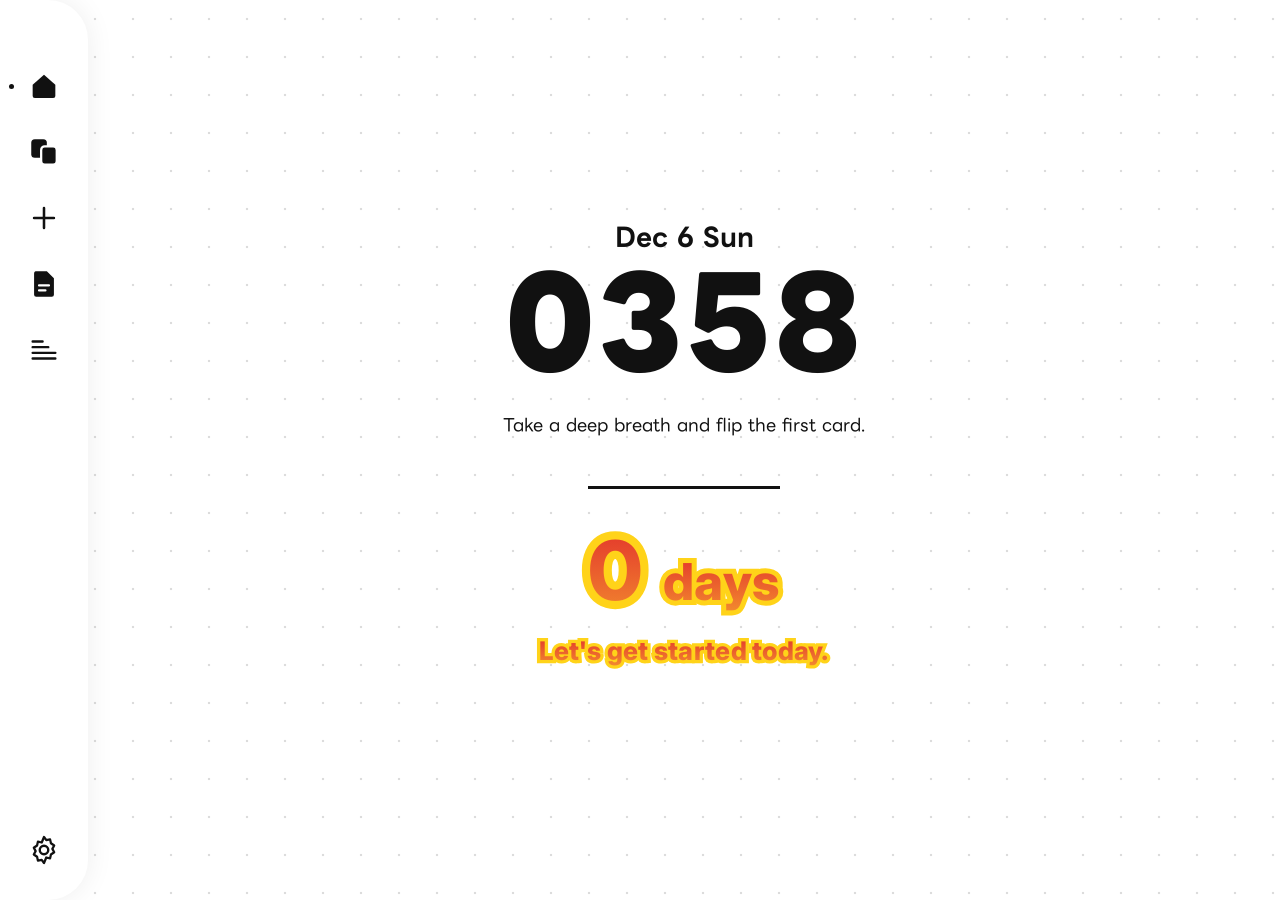
==== index.html @ 1d89dd6c "ホーム画面と左のバーを追加 - 左のバー：アイコンだけで、置いたまま少し待つ（タッチは長押し）と広がってラベルが出る。上のテキストのナビは廃止 - ホーム：日付、時刻（コロンなしの「1955」）、今日" ====
<!doctype html>
<html lang="ja">
<head>
  <meta charset="utf-8">
  <meta name="viewport" content="width=device-width, initial-scale=1">
  <title>デイリーフラッシュ</title>
  <link rel="preconnect" href="https://fonts.googleapis.com">
  <link rel="preconnect" href="https://fonts.gstatic.com" crossorigin>
  <link rel="stylesheet" href="https://fonts.googleapis.com/css2?family=Inter:wght@400;700&family=LINE+Seed+JP:wght@400;700&family=Noto+Sans:wght@400&family=Noto+Sans+JP:wght@400;700&display=swap">
  <link rel="stylesheet" href="css/style.css">
</head>
<body>
  <!-- 左のバー。カーソルを置いたまま少し待つ（タッチは長押し）と広がってラベルが出る。
       アイコンは仮。ロゴのデータが届いたら差し替える -->
  <nav class="side" id="side">
    <a href="#/home" data-route="home"><svg class="side-icon" viewBox="0 0 24 24" aria-hidden="true"><path d="M4 11.2 12 4l8 7.2V19a1.5 1.5 0 0 1-1.5 1.5H5.5A1.5 1.5 0 0 1 4 19z" fill="currentColor"/></svg><span class="side-label">Home</span></a>
    <a href="#/flash" data-route="flash"><svg class="side-icon" viewBox="0 0 24 24" aria-hidden="true"><rect x="3" y="3" width="11" height="13" rx="2.5" fill="currentColor"/><rect x="10" y="8" width="11" height="13" rx="2.5" fill="currentColor" stroke="#fff" stroke-width="1.6"/></svg><span class="side-label">Flash-card</span></a>
    <a href="#/add" data-route="add"><svg class="side-icon" viewBox="0 0 24 24" aria-hidden="true"><path d="M12 5v14M5 12h14" stroke="currentColor" stroke-width="1.8" stroke-linecap="round"/></svg><span class="side-label">Add</span></a>
    <a href="#/test" data-route="test"><svg class="side-icon" viewBox="0 0 24 24" aria-hidden="true"><path d="M6 3h8l5 5v11.5A1.5 1.5 0 0 1 17.5 21h-11A1.5 1.5 0 0 1 5 19.5v-15A1.5 1.5 0 0 1 6 3z" fill="currentColor"/><path d="M8.5 13h7M8.5 16.5h4.5" stroke="#fff" stroke-width="1.6" stroke-linecap="round"/></svg><span class="side-label">Test</span></a>
    <a href="#/list" data-route="list"><svg class="side-icon" viewBox="0 0 24 24" aria-hidden="true"><path d="M4 6h7M4 10h11M4 14h16M4 18h16" stroke="currentColor" stroke-width="1.7" stroke-linecap="round"/></svg><span class="side-label">List</span></a>
    <a href="#/settings" data-route="settings" class="side-bottom"><svg class="side-icon" viewBox="0 0 24 24" aria-hidden="true"><circle cx="12" cy="12" r="3" fill="none" stroke="currentColor" stroke-width="1.7"/><path d="M12 2.8l1.6 2.3 2.7-.6.6 2.7 2.3 1.6-1.3 2.4 1.3 2.4-2.3 1.6-.6 2.7-2.7-.6L12 21.2l-1.6-2.3-2.7.6-.6-2.7-2.3-1.6 1.3-2.4-1.3-2.4 2.3-1.6.6-2.7 2.7.6z" fill="none" stroke="currentColor" stroke-width="1.6" stroke-linejoin="round"/></svg><span class="side-label">Settings</span></a>
  </nav>

  <!-- ホーム -->
  <section class="view" id="view-home" hidden>
    <div class="home">
      <p class="home-date futura" id="home-date"></p>
      <p class="home-time futura" id="home-time"></p>
      <p class="home-msg futura" id="home-msg"></p>
      <hr class="home-rule">
      <p class="home-streak"><span class="pop" id="home-streak-num"></span> <span class="pop pop-unit" id="home-streak-unit"></span></p>
      <p class="home-streak-msg"><span class="pop pop-small" id="home-streak-msg"></span></p>
    </div>
  </section>

  <!-- デイリーフラッシュ -->
  <section class="view" id="view-flash" hidden>
    <!-- スワイプした側の画面端だけうっすら色づく -->
    <div class="glow glow-left" id="glow-left"></div>
    <div class="glow glow-right" id="glow-right"></div>
    <header class="session-head">
      <div class="remaining"><span id="remaining-count">0</span><span class="unit">枚</span></div>
      <div class="bar"><div class="bar-fill" id="session-progress"></div></div>
    </header>

    <div class="stage" id="stage">
      <div class="card-wrap" id="card-wrap">
        <div class="card" id="card">
          <div class="face front">
            <div class="word en" id="card-word"></div>
            <div class="ipa" id="card-ipa"></div>
          </div>
          <div class="face back">
            <div class="meaning ja" id="card-meaning"></div>
            <button class="ai-btn" id="ai-btn" type="button">AI解説</button>
          </div>
        </div>
      </div>
    </div>

    <div class="result summary" id="result" hidden>
      <h1 class="ja">おつかれ</h1>

      <div class="sum-row">
        <div class="ring-box" id="sum-acc-ring">
          <div class="ring-label">
            <span class="ring-cap ja sum-green">正答率</span>
            <span class="ring-num en sum-green" id="sum-acc">0</span>
          </div>
        </div>
        <div class="sum-side">
          <h2 class="sum-head ja">一度間違えた単語</h2>
          <ul class="sum-missed" id="sum-missed"></ul>
        </div>
      </div>

      <div class="sum-row">
        <div class="ring-box streak-badge">
          <div class="ring-label">
            <span class="ring-cap ja">連続記録</span>
            <span class="ring-num ja"><span class="en" id="sum-streak">0</span>日</span>
          </div>
        </div>
        <div class="sum-side">
          <h2 class="sum-month en" id="sum-month"></h2>
          <div class="sum-week" id="sum-week"></div>
        </div>
      </div>

      <div class="sum-row">
        <div class="ring-box" id="sum-week-ring">
          <div class="ring-label">
            <span class="ring-cap ja sum-dark">今週</span>
            <span class="ring-num en sum-dark" id="sum-week-count">0</span>
          </div>
        </div>
        <div class="sum-side sum-compare ja" id="sum-compare"></div>
      </div>

      <p class="sub" id="res-note"></p>
      <button class="btn" id="res-more" hidden>続けて出題する</button>
      <button class="link dev" id="res-again" hidden>もう一度（開発用：今日の回答を巻き戻す）</button>
    </div>
  </section>

  <!-- テスト -->
  <section class="view" id="view-test" hidden>
    <div class="glow glow-left" id="t-glow-left"></div>
    <div class="glow glow-right" id="t-glow-right"></div>
    <header class="session-head">
      <div class="remaining"><span id="t-remaining">0</span><span class="unit">問</span></div>
      <div class="bar"><div class="bar-fill" id="t-progress"></div></div>
    </header>

    <div class="stage" id="t-stage">
      <div class="card-wrap" id="t-wrap">
        <div class="card tcard">
          <div class="face">
            <div class="meaning ja" id="t-question"></div>
            <form class="t-write" id="t-write" hidden>
              <input class="t-input en" id="t-input" placeholder="write the answer..." autocomplete="off" autocapitalize="off" spellcheck="false">
              <p class="t-correct en" id="t-correct"></p>
            </form>
            <div class="t-choices" id="t-choices" hidden></div>
            <form class="t-translate" id="t-translate" hidden>
              <input class="t-input t-sentence en" id="t-sinput" placeholder="write the answer..." autocomplete="off" autocapitalize="off" spellcheck="false">
              <div class="t-input t-sentence en" id="t-sview" hidden></div>
              <p class="t-status" id="t-status"></p>
              <p class="t-comment" id="t-comment"></p>
            </form>
            <button class="ai-btn" id="t-ai-btn" type="button" hidden>AI解説</button>
          </div>
        </div>
      </div>
    </div>

    <div class="result summary" id="t-result" hidden>
      <h1 class="ja" id="t-title">テスト終了</h1>
      <p class="sub" id="t-note"></p>

      <div class="sum-row" id="t-row-score">
        <div class="ring-box" id="t-score-ring">
          <div class="ring-label">
            <span class="ring-cap ja sum-green">スコア</span>
            <span class="ring-num en sum-green" id="t-score">0</span>
            <span class="ring-sub en sum-green" id="t-score-frac"></span>
          </div>
        </div>
        <div class="sum-side">
          <h2 class="sum-head ja">間違えた単語</h2>
          <ul class="sum-missed t-missed" id="t-missed"></ul>
        </div>
      </div>

      <div class="sum-row" id="t-row-types">
        <div class="ring-box" id="t-type-ring">
          <div class="ring-label">
            <span class="ring-cap ja sum-dark"><span class="t-cap-dot"></span>形式別</span>
          </div>
        </div>
        <div class="sum-side">
          <ul class="t-types" id="t-types"></ul>
        </div>
      </div>

      <div class="sum-row" id="t-row-history">
        <div class="ring-box streak-badge">
          <div class="ring-label">
            <span class="ring-cap ja">ベスト</span>
            <span class="ring-num en" id="t-best">0</span>
          </div>
        </div>
        <div class="sum-side">
          <div class="sum-compare ja" id="t-compare"></div>
          <div class="t-history" id="t-history"></div>
        </div>
      </div>

      <button class="btn" id="t-again">もう一度テストする</button>
    </div>
  </section>

  <!-- AI解説 -->
  <div class="explain" id="explain" hidden>
    <div class="ex-panel" role="dialog" aria-label="AI解説">
      <header class="ex-title">
        <span>AI解説</span>
        <button class="ex-close" id="ex-close" type="button" aria-label="閉じる">×</button>
      </header>
      <div class="ex-scroll">
        <section class="ex-box ex-top" id="ex-top">
          <div class="ex-word en" id="ex-word"></div>
          <div class="ex-def">
            <span class="ex-pos" id="ex-pos"></span>
            <p class="ex-meaning" id="ex-meaning"></p>
          </div>
        </section>
        <div id="ex-body"></div>
      </div>
      <form class="ex-ask" id="ex-form">
        <input id="ex-question" placeholder="AIに追加で質問する" autocomplete="off">
        <button class="ex-send" id="ex-send" aria-label="送信">
          <svg viewBox="0 0 24 24" width="22" height="22" fill="currentColor" aria-hidden="true"><path d="M16.1401 2.95907L7.11012 5.95907C1.04012 7.98907 1.04012 11.2991 7.11012 13.3191L9.79012 14.2091L10.6801 16.8891C12.7001 22.9591 16.0201 22.9591 18.0401 16.8891L21.0501 7.86907C22.3901 3.81907 20.1901 1.60907 16.1401 2.95907ZM16.4601 8.33907L12.6601 12.1591C12.5101 12.3091 12.3201 12.3791 12.1301 12.3791C11.9401 12.3791 11.7501 12.3091 11.6001 12.1591C11.3101 11.8691 11.3101 11.3891 11.6001 11.0991L15.4001 7.27907C15.6901 6.98907 16.1701 6.98907 16.4601 7.27907C16.7501 7.56907 16.7501 8.04907 16.4601 8.33907Z"/></svg>
        </button>
      </form>
    </div>
  </div>

  <!-- 単語の追加 -->
  <section class="view narrow" id="view-add" hidden>
    <h1 class="title">単語の追加</h1>
    <div class="add-sheet">
      <div class="add-head"><span>英単語</span><span>日本語訳</span></div>
      <ul class="add-rows" id="added-list"></ul>
      <div class="add-entry" id="add-entry">
        <input id="add-word" class="en" placeholder="英単語" autocomplete="off" autocapitalize="off" spellcheck="false">
        <input id="add-meaning" class="ja" placeholder="日本語訳" autocomplete="off">
      </div>
      <div class="add-foot">
        <p class="add-msg" id="add-msg"></p>
        <button class="btn" id="add-save" type="button">保存</button>
      </div>
    </div>
  </section>

  <!-- 設定 -->
  <section class="view narrow" id="view-settings" hidden>
    <h1 class="title">設定</h1>
    <ul class="settings">
      <li><label class="toggle"><input type="checkbox" id="opt-sound"> 効果音</label></li>
      <li><label class="toggle"><input type="checkbox" id="opt-invert"> スワイプ方向を反転</label></li>
      <li><label class="setting-key">Gemini APIキー <input type="password" id="opt-apikey" class="apikey" placeholder="キーを貼り付け" autocomplete="off"></label></li>
      <li><button class="link" id="export-json">JSONを書き出す</button></li>
    </ul>
  </section>

  <!-- 単語一覧 -->
  <section class="view" id="view-list" hidden>
    <div class="list-head">
      <h1 class="title">単語一覧</h1>
    </div>
    <p class="sub" id="list-summary"></p>
    <table class="words">
      <thead><tr><th>英単語</th><th>発音記号</th><th>日本語訳</th><th>段階</th><th>次回</th><th></th></tr></thead>
      <tbody id="list-body"></tbody>
    </table>
  </section>

  <script src="js/storage.js"></script>
  <script src="js/scheduler.js"></script>
  <script src="js/ipa.js"></script>
  <script src="js/haptic.js"></script>
  <script src="js/swipe.js"></script>
  <script src="js/ai.js"></script>
  <script src="js/explain.js"></script>
  <script src="js/test.js"></script>
  <script src="js/summary.js"></script>
  <script src="js/home.js"></script>
  <script src="js/app.js"></script>
</body>
</html>
---- css/style.css ----
/* ---------- フォント ----------
   Degular は Mac にインストールしてあればそれを使う（local）。GitHub Pages ではこれが本命。
   無ければ /fonts/ に置いたファイル、それも無ければ Inter → system-ui に落ちる。 */
@font-face {
  font-family: "Degular";
  font-weight: 700 900;
  font-display: swap;
  src: local("Degular Bold"), local("Degular-Bold"),
       local("Degular Demo Bold"), local("DegularDemo-Bold"),
       local("Degular Demo Black"), local("DegularDemo-Black"),
       url("../fonts/Degular-Bold.woff2") format("woff2"),
       url("../fonts/Degular-Bold.woff") format("woff"),
       url("../fonts/Degular-Bold.otf") format("opentype"),
       url("../fonts/DegularDemo-Bold.otf") format("opentype"),
       /* Demo は Black(800) しか無いことがあるので Bold 枠に割り当てる。
          英数字・スペース・カンマ・ピリオドしか入っていないので、ハイフンやアポストロフィは Inter に落ちる */
       url("../fonts/DegularDemo-Black.otf") format("opentype");
}
@font-face {
  font-family: "Degular";
  font-weight: 400;
  font-display: swap;
  src: local("Degular Regular"), local("Degular-Regular"),
       local("Degular Demo Regular"), local("DegularDemo-Regular"),
       url("../fonts/Degular-Regular.woff2") format("woff2"),
       url("../fonts/Degular-Regular.otf") format("opentype"),
       url("../fonts/DegularDemo-Regular.otf") format("opentype");
}
/* Futura（ホーム・左のバー）。Degular と同じく、Mac にインストールしたものを local() で使う。
   無ければ /fonts/ のファイル、それも無ければ Mac 標準の Futura → Jost */
@font-face {
  font-family: "Futura App";
  font-weight: 400;
  font-display: swap;
  src: local("Futura Cyrillic Book"), local("FuturaCyrillicBook"),
       url("../fonts/FuturaCyrillic-Book.ttf") format("truetype");
}
@font-face {
  font-family: "Futura App";
  font-weight: 600;
  font-display: swap;
  src: local("Futura Cyrillic Heavy"), local("FuturaCyrillicHeavy"),
       url("../fonts/FuturaCyrillic-Heavy.ttf") format("truetype");
}
@font-face {
  font-family: "Futura App";
  font-weight: 800;
  font-display: swap;
  src: local("Futura Cyrillic Extra Bold"), local("FuturaCyrillic-ExtraBold"),
       url("../fonts/FuturaCyrillic-ExtraBold.ttf") format("truetype");
}
/* Google Fonts が読めない環境向け。/fonts/ に置いた LINE Seed JP を使う */
@font-face {
  font-family: "LINE Seed JP Local";
  font-weight: 700;
  font-display: swap;
  src: url("../fonts/LINESeedJP-Bold.woff2") format("woff2"),
       url("../fonts/LINESeedJP_OTF_Bd.otf") format("opentype");
}

:root {
  /* 結果画面の色 */
  --sum-green: #67a83f;
  --sum-track: #c4c4c4;
  --sum-track-light: #ececec;
  --sum-dark: #3d3d3d;
  --sum-yellow: #f6cf45;
  --sum-orange: #f2a93b;
  --sum-orange-deep: #db7740;
  --font-en: "Degular", "Inter", system-ui, sans-serif;
  --font-ja: "LINE Seed JP", "LINE Seed JP Local", "Noto Sans JP", sans-serif;
  /* IPA記号（ə ʃ ŋ など）は Degular に無い可能性があるので別系統 */
  --font-ipa: "Noto Sans", "Lucida Grande", system-ui, sans-serif;
  --font-ui: var(--font-en), var(--font-ja);
  --font-futura: "Futura App", "Futura PT", "Futura", "Jost", var(--font-ja);
  --side-w: 88px;

  --bg: #fff;
  --fg: #111;
  --sub: #8a8a8a;
  --line: #e6e6e6;
  --ok: 46, 170, 90;    /* 緑 (rgb) */
  --ng: 224, 64, 64;    /* 赤 (rgb) */
  --new: 118, 102, 214; /* 紫：初めて出てくる単語 (rgb) */
}

* { box-sizing: border-box; }
html, body {
  margin: 0;
  height: 100%;
  overscroll-behavior-x: none;  /* Mac の2本指スワイプ「戻る/進む」を止める */
}
body {
  padding-left: var(--side-w);
  background: var(--bg);
  color: var(--fg);
  font-family: "Degular", "Inter", "LINE Seed JP", "LINE Seed JP Local", "Noto Sans JP", system-ui, sans-serif;
  -webkit-font-smoothing: antialiased;
}
.en { font-family: var(--font-en); font-weight: 700; }
.ja { font-family: var(--font-ja); font-weight: 700; }
[hidden] { display: none !important; }

/* ---------- 左のバー ----------
   ふだんはアイコンだけ。カーソルを置いたまま少し待つと広がってラベルが出る */
.side {
  position: fixed; left: 0; top: 0; bottom: 0; z-index: 15;
  width: var(--side-w); overflow: hidden;
  display: flex; flex-direction: column; gap: 22px; padding: 64px 0 28px;
  background: #fff; border-radius: 0 40px 40px 0;
  box-shadow: 0 0 28px rgba(0, 0, 0, .07);
  transition: width .28s cubic-bezier(.3, .7, .3, 1);
}
.side.is-open { width: 220px; }
.side a {
  position: relative; display: flex; align-items: center; gap: 16px;
  height: 44px; padding-left: 27px; color: var(--fg); text-decoration: none; white-space: nowrap;
}
.side-icon { width: 34px; height: 34px; flex: none; transition: transform .15s; }
.side a:hover .side-icon { transform: scale(1.06); }
.side-label {
  font-family: var(--font-futura); font-weight: 600; font-size: 18px;
  opacity: 0; transform: translateX(-6px); transition: opacity .2s, transform .2s;
}
.side.is-open .side-label { opacity: 1; transform: none; transition-delay: .06s; }
/* 今いる画面は、左端に小さな印 */
.side a.active::before {
  content: ""; position: absolute; left: 9px; top: 50%; width: 5px; height: 5px; margin-top: -2.5px;
  border-radius: 50%; background: var(--fg);
}
.side-bottom { margin-top: auto; }

.view { min-height: 100vh; padding: 64px 24px 40px; }
.view.narrow { max-width: 640px; margin: 0 auto; }
.title { font-family: var(--font-ja); font-size: 20px; margin: 0 0 24px; }
.sub { color: var(--sub); font-size: 13px; }

/* ---------- セッション ---------- */
#view-flash, #view-test { height: 100vh; overflow: hidden; display: flex; flex-direction: column; padding-top: 48px; }
.session-head { width: min(240px, 60vw); margin: 0 auto; text-align: center; }
.remaining { color: var(--sub); font-size: 13px; }
.remaining::before { content: "残り "; }
.bar { height: 2px; background: var(--line); margin-top: 8px; border-radius: 1px; overflow: hidden; }
.bar-fill { height: 100%; width: 0; background: var(--fg); transition: width .4s ease; }

.stage {
  flex: 1; display: flex; flex-direction: column; align-items: center; justify-content: center;
  perspective: 1600px;
}
.card-wrap {
  width: min(86vw, 900px, calc((100vh - 220px) * 16 / 9));
  aspect-ratio: 16 / 9;
  will-change: transform;
}
.card-wrap.fly { transition: transform .38s cubic-bezier(.25, .5, .3, 1); }
.card-wrap.enter { animation: enter .35s ease-out; }
@keyframes enter { from { opacity: 0; transform: scale(.96); } to { opacity: 1; transform: none; } }

.card {
  position: relative; width: 100%; height: 100%;
  transform-style: preserve-3d;
  transition: transform .5s cubic-bezier(.3, .7, .3, 1);
  cursor: pointer;
  container-type: inline-size;
  user-select: none;
  touch-action: none;
}
.card.flipped { transform: rotateY(180deg); }
.face {
  position: absolute; inset: 0;
  border-radius: 14px;
  backface-visibility: hidden;
  -webkit-backface-visibility: hidden;
  background: #fff;
  border: 1px solid var(--line);
  box-shadow: 0 1px 2px rgba(0,0,0,.04), 0 8px 30px rgba(0,0,0,.06);
  display: flex; flex-direction: column; align-items: center; justify-content: center;
  padding: 6cqw;
  text-align: center;
}
.face.back { transform: rotateY(180deg); }
/* 英単語 : 日本語訳 = 2 : 1 */
.word    { font-size: clamp(28px, 9cqw, 104px); line-height: 1.05; letter-spacing: -0.01em; }
.meaning { font-size: clamp(14px, 4.5cqw, 52px); line-height: 1.4; }
.ipa {
  font-family: var(--font-ipa); font-weight: 400;
  font-size: clamp(12px, 2.4cqw, 26px);
  color: var(--sub); margin-top: 1.6cqw; min-height: 1em;
}

/* スワイプ中の色：画面の端だけ。境界が見えないよう、長い距離をかけて透明に溶かす */
.glow {
  position: fixed; top: 0; bottom: 0; width: 42vw; z-index: 0;
  pointer-events: none; opacity: 0;
  transition: opacity .18s linear;
}
.glow-left {
  left: var(--side-w);
  background: linear-gradient(to right,
    rgba(var(--ok), 0.300) 0%,
    rgba(var(--ok), 0.228) 10%,
    rgba(var(--ok), 0.168) 20%,
    rgba(var(--ok), 0.119) 30%,
    rgba(var(--ok), 0.079) 40%,
    rgba(var(--ok), 0.049) 50%,
    rgba(var(--ok), 0.028) 60%,
    rgba(var(--ok), 0.013) 70%,
    rgba(var(--ok), 0.005) 80%,
    rgba(var(--ok), 0.001) 90%,
    rgba(var(--ok), 0.000) 100%);
}
.glow-right {
  right: 0;
  background: linear-gradient(to left,
    rgba(var(--ng), 0.270) 0%,
    rgba(var(--ng), 0.205) 10%,
    rgba(var(--ng), 0.151) 20%,
    rgba(var(--ng), 0.107) 30%,
    rgba(var(--ng), 0.072) 40%,
    rgba(var(--ng), 0.045) 50%,
    rgba(var(--ng), 0.025) 60%,
    rgba(var(--ng), 0.012) 70%,
    rgba(var(--ng), 0.004) 80%,
    rgba(var(--ng), 0.001) 90%,
    rgba(var(--ng), 0.000) 100%);
}
.session-head, .stage, .result { position: relative; z-index: 1; }

/* ---------- 結果画面 ---------- */
.result { flex: 1; display: flex; flex-direction: column; align-items: center; justify-content: center; text-align: center; }
.result h1 { font-size: 28px; margin: 0 0 32px; }
.stats { display: flex; gap: 48px; margin: 0; }
.stats div { display: flex; flex-direction: column-reverse; gap: 6px; }
.stats dt { color: var(--sub); font-size: 12px; }
.stats dd { margin: 0; font-size: 40px; font-weight: 700; font-family: var(--font-en); }

/* ---------- フォーム ---------- */
input, textarea, button { font: inherit; color: inherit; }
input, textarea {
  border: 1px solid var(--line); border-radius: 8px; padding: 10px 12px; background: #fff; width: 100%;
  outline: none;
}
input:focus, textarea:focus { border-color: var(--fg); }
textarea { font-family: var(--font-en), var(--font-ja); font-weight: 400; resize: vertical; }
.btn {
  border: 1px solid var(--fg); background: var(--fg); color: #fff;
  border-radius: 8px; padding: 10px 18px; cursor: pointer; white-space: nowrap; font-weight: 700;
}
.result .btn { margin-top: 32px; }
.result .dev { margin-top: 20px; }
.link { border: 0; background: none; color: var(--sub); cursor: pointer; padding: 0; font-size: 12px; }
.link:hover { color: var(--fg); }


/* ---------- 一覧 ---------- */
.list-head { display: flex; justify-content: space-between; align-items: baseline; flex-wrap: wrap; gap: 12px; }
.toggle { display: flex; align-items: center; gap: 4px; cursor: pointer; }
.toggle input { width: auto; }
.words { width: 100%; border-collapse: collapse; font-size: 14px; }
.words th { text-align: left; color: var(--sub); font-weight: 400; font-size: 12px; padding: 8px; border-bottom: 1px solid var(--line); }
.words td { padding: 4px 8px; border-bottom: 1px solid var(--line); }
.words td input { border-color: transparent; padding: 6px 8px; }
.words td input:hover { border-color: var(--line); }
.words td input:focus { border-color: var(--fg); }
.words td.ipa-cell input { font-family: var(--font-ipa); color: var(--sub); }
.words td.meta { color: var(--sub); font-size: 12px; white-space: nowrap; }
.words .del { color: var(--sub); }
.words .del:hover { color: rgb(var(--ng)); }

@media (max-width: 640px) {
  .stats { gap: 24px; }
  .stats dd { font-size: 30px; }
  .words th:nth-child(4), .words td:nth-child(4) { display: none; }
}

/* ---------- AI解説 ---------- */
.ai-btn {
  position: absolute; right: 3cqw; bottom: 3cqw;
  border: 0; border-radius: 999px; padding: 6px 14px;
  background: #808080; color: #fff; cursor: pointer;
  font-family: var(--font-ja); font-weight: 700; font-size: clamp(11px, 1.5cqw, 14px); letter-spacing: .08em;
}
.ai-btn:hover { background: #666; }

.explain {
  position: fixed; inset: 0; z-index: 20;
  display: flex; align-items: center; justify-content: center;
  background: rgba(255, 255, 255, .6);
  backdrop-filter: blur(6px); -webkit-backdrop-filter: blur(6px);
  animation: ex-fade .2s ease-out;
}
@keyframes ex-fade { from { opacity: 0; } }
.ex-panel {
  width: min(560px, 92vw); max-height: 90vh;
  display: flex; flex-direction: column;
  background: #f1f1f1; border: 2px solid #dcdcdc; border-radius: 30px; overflow: hidden;
  box-shadow: 0 10px 40px rgba(0, 0, 0, .08);
  font-family: var(--font-ja);
  animation: ex-up .25s cubic-bezier(.2, .8, .3, 1);
}
@keyframes ex-up { from { transform: translateY(12px); opacity: 0; } }
.ex-title {
  display: flex; align-items: center; justify-content: space-between;
  background: #808080; color: #fff; padding: 18px 26px;
  font-weight: 700; font-size: 20px; letter-spacing: .12em;
}
.ex-close { border: 0; background: none; color: #fff; font-size: 22px; line-height: 1; cursor: pointer; padding: 0 4px; opacity: .8; }
.ex-close:hover { opacity: 1; }
.ex-scroll { overflow-y: auto; padding: 16px 16px 0; display: flex; flex-direction: column; gap: 14px; }
#ex-body { display: flex; flex-direction: column; gap: 14px; }

.ex-box { background: #fff; border-radius: 18px; overflow: hidden; }
.ex-top { display: flex; align-items: stretch; }
.ex-word {
  flex: 1 1 50%; display: flex; align-items: center; padding: 22px 24px;
  font-size: clamp(22px, 5vw, 30px); line-height: 1.1; overflow-wrap: anywhere;
  border-right: 3px solid #f1f1f1;
}
.ex-def { flex: 1 1 50%; padding: 22px 20px; display: flex; flex-direction: column; justify-content: center; gap: 6px; }
.ex-pos {
  align-self: flex-start; background: #808080; color: #fff; border-radius: 8px;
  padding: 2px 9px; font-size: 11px; font-weight: 700; letter-spacing: .06em;
}
.ex-meaning { margin: 0; font-size: 16px; font-weight: 400; line-height: 1.5; }

.ex-head { margin: 0; padding: 12px 24px 8px; font-size: 16px; font-weight: 700; border-bottom: 3px solid #f1f1f1; }
.ex-text { margin: 0; padding: 14px 24px 20px; font-size: 13px; line-height: 1.6; white-space: pre-wrap; }
.ex-sub { color: var(--sub); }
.ex-error { color: rgb(var(--ng)); padding-top: 0; }
.ex-example { padding: 16px 24px; }
.ex-example + .ex-example { border-top: 3px solid #f1f1f1; }
.ex-en { margin: 0 0 8px; font-family: var(--font-en); font-weight: 700; font-size: 16px; line-height: 1.35; color: #f2a93b; }
.ex-ja { margin: 0; font-weight: 700; font-size: 13px; line-height: 1.5; }
.ex-qa + .ex-qa { border-top: 3px solid #f1f1f1; }
.ex-q { margin: 0; padding: 14px 24px 0; font-size: 13px; font-weight: 700; }
.ex-retry {
  margin: 0 24px 20px; border: 0; border-radius: 999px; padding: 8px 18px;
  background: var(--fg); color: #fff; font-weight: 700; cursor: pointer;
}

.ex-ask {
  display: flex; align-items: center; gap: 8px;
  margin: 14px 16px 16px; padding: 6px 6px 6px 22px;
  background: #fff; border: 1.5px solid #8a8a8a; border-radius: 999px;
}
.ex-ask input {
  flex: 1; border: 0; padding: 8px 0; background: none; outline: none;
  font-family: var(--font-ja); font-weight: 700; font-size: 15px;
}
.ex-ask input::placeholder { color: #bdbdbd; }
.ex-send {
  flex: none; width: 40px; height: 40px; border: 0; border-radius: 50%;
  display: grid; place-items: center; background: #222; color: #fff; cursor: pointer;
}
.ex-send:disabled, .ex-ask input:disabled { opacity: .4; cursor: default; }
.apikey { width: 140px; padding: 4px 8px; font-size: 12px; }

/* ---------- テスト ----------
   フラッシュカードと同じく控えめに：細い線・薄い色・小さめの文字。色が付くのは判定の瞬間だけ */
.tcard { cursor: default; }
.tcard .face { gap: 3.6cqw; }
#t-question { font-size: clamp(14px, 3.6cqw, 40px); }
#t-question.t-sentence-q { font-size: clamp(13px, 2.8cqw, 30px); line-height: 1.5; }
.t-write { width: 52cqw; display: flex; flex-direction: column; align-items: center; }
.t-input, .t-choice {
  border: 1.5px solid #e4e4e4; border-radius: 1.8cqw; background: #fff;
  box-shadow: 0 1px 3px rgba(0, 0, 0, .04);
  font-size: clamp(13px, 2.1cqw, 22px); color: var(--fg);
  transition: border-color .15s, background-color .15s, color .15s;
}
.t-input {
  width: 100%; height: 7cqw; padding: 0 3cqw; text-align: center; outline: none;
}
.t-input::placeholder { color: #c4c4c4; }
.t-input:focus { border-color: #c8c8c8; }
.t-input:disabled { opacity: 1; }
.t-correct { margin: 1.2cqw 0 0; min-height: 1.4em; font-size: clamp(11px, 1.6cqw, 16px); color: rgba(var(--ok), .85); }
.t-choices {
  width: 72cqw; display: flex; flex-wrap: wrap; justify-content: center; gap: 1.2cqw;
}
.t-break { flex-basis: 100%; height: 0; }
.t-choice {
  width: 22cqw; height: 5.8cqw; padding: 0 1cqw; cursor: pointer;
  overflow: hidden; text-overflow: ellipsis; white-space: nowrap;
}
.t-choice:hover:not(:disabled) { border-color: #c8c8c8; }
.t-choice:disabled { cursor: default; }
/* 判定後、選ばれなかった選択肢は少し引っ込める */
.t-choice:disabled:not(.is-ok):not(.is-ng) { color: #bdbdbd; }
.t-input.is-ok, .t-choice.is-ok { border-color: rgba(var(--ok), .55); background: rgba(var(--ok), .06); }
.t-input.is-ng, .t-choice.is-ng { border-color: rgba(var(--ng), .5); background: rgba(var(--ng), .05); }
#view-test .glow { transition-duration: .3s; }
.t-translate { width: 64cqw; display: flex; flex-direction: column; align-items: stretch; }
.t-sentence { text-align: left; padding: 0 3.6cqw; font-size: clamp(12px, 1.9cqw, 20px); }
div.t-sentence { display: flex; align-items: center; min-height: 7cqw; padding-top: 1.4cqw; padding-bottom: 1.4cqw; white-space: pre-wrap; }
.t-sentence mark { background: rgba(0, 0, 0, .07); color: inherit; border-radius: 2px; }
.t-status {
  margin: 1.2cqw 1.6cqw 0 0; min-height: 1.4em; text-align: right;
  font-family: var(--font-ja); font-weight: 400; font-size: clamp(10px, 1.3cqw, 14px);
  color: var(--sub); letter-spacing: .2em;
}
.t-status.is-error { color: rgba(var(--ng), .85); letter-spacing: 0; }
.t-comment {
  margin: 0; text-align: center; color: var(--sub);
  font-family: var(--font-ja); font-weight: 400; font-size: clamp(10px, 1.4cqw, 15px); line-height: 1.6;
}
.t-comment:empty { display: none; }
.tcard .ai-btn { background: #b4b4b4; font-size: clamp(10px, 1.3cqw, 12px); padding: 5px 12px; }
.tcard .ai-btn:hover { background: #8a8a8a; }

/* ---------- 結果画面（デイリーフラッシュ） ---------- */
#view-flash .result.summary, #view-test .result.summary { justify-content: flex-start; overflow-y: auto; padding: 24px 0 40px; }
.summary h1 { font-size: 40px; margin: 8px 0 40px; letter-spacing: .04em; }
.sum-row {
  width: min(660px, 100%); display: grid; grid-template-columns: 160px 1fr; gap: 0 44px;
  align-items: center; margin-bottom: 36px; text-align: left;
}
.ring-box { position: relative; width: 160px; height: 160px; }
.ring { position: absolute; inset: 0; width: 100%; height: 100%; }
.ring circle { fill: none; stroke-width: 11; }
.ring circle.grow { animation: ring-grow .9s cubic-bezier(.3, .7, .3, 1) both .1s; }
@keyframes ring-grow { from { stroke-dasharray: 0 var(--c); } }
.ring-label {
  position: absolute; inset: 0; display: flex; flex-direction: column; align-items: center; justify-content: center;
}
.ring-cap { font-size: 13px; font-weight: 700; letter-spacing: .04em; }
.ring-num { font-size: 52px; line-height: 1; margin-top: 4px; }
.sum-green { color: var(--sum-green); }
.sum-dark { color: var(--sum-dark); }
.sum-dark.ring-cap { color: #6b6b6b; }

.streak-badge { border-radius: 50%; background: var(--sum-orange); }
.streak-badge::before { content: ""; position: absolute; inset: 11%; border-radius: 50%; background: var(--sum-orange-deep); }
.streak-badge .ring-label { color: #fff; z-index: 1; }
.streak-badge .ring-num { font-size: 44px; font-weight: 700; }
.streak-badge .ring-num .en { font-size: 56px; margin-right: 2px; }

.sum-head { margin: 0; padding: 0 16px 8px; font-size: 14px; border-bottom: 2px solid #dedede; }
.sum-missed { list-style: none; margin: 0; padding: 0; }
.sum-missed li {
  display: grid; grid-template-columns: 1fr 1fr; gap: 16px; padding: 9px 16px;
  border-bottom: 2px solid #dedede; font-size: 14px;
}
.sum-missed li.sum-none { display: block; color: var(--sub); font-family: var(--font-ja); }

.sum-month { margin: 0 0 12px 16px; font-size: 22px; }
.sum-week { display: flex; gap: 6px; padding-left: 4px; }
.sum-day { display: flex; flex-direction: column; align-items: center; gap: 6px; }
.sum-dow { font-size: 13px; color: #8a8a8a; }
.sum-date {
  width: 40px; height: 40px; border-radius: 50%; display: grid; place-items: center;
  background: #c4c4c4; box-shadow: inset 0 0 0 4px #dcdcdc; color: #fff; font-size: 16px;
}
.sum-day.is-done .sum-date { background: var(--sum-orange-deep); box-shadow: inset 0 0 0 4px var(--sum-orange); }

.sum-compare { font-size: 18px; font-weight: 700; }
.sum-big { font-size: 56px; line-height: 1; margin: 0 2px; vertical-align: -6px; }
.summary .btn { margin-top: 8px; }

@media (max-width: 640px) {
  .sum-row { grid-template-columns: 110px 1fr; gap: 0 20px; }
  .ring-box { width: 110px; height: 110px; }
  .ring-num { font-size: 36px; }
  .streak-badge .ring-num .en { font-size: 38px; }
  .sum-date { width: 30px; height: 30px; font-size: 12px; box-shadow: inset 0 0 0 3px #dcdcdc; }
  .sum-day.is-done .sum-date { box-shadow: inset 0 0 0 3px var(--sum-orange); }
  .sum-big { font-size: 40px; }
}

/* ---------- 結果画面（テスト） ---------- */
#t-note:empty { display: none; }
.ring-sub { font-size: 13px; margin-top: 4px; opacity: .8; }
.t-missed li { grid-template-columns: 1fr 1fr 104px; align-items: center; }
.t-missed .t-tag { justify-self: end; }
.t-tag {
  font-size: 10px; font-weight: 700; color: #fff; background: #b4b4b4;
  border-radius: 6px; padding: 2px 7px; letter-spacing: .04em;
}
.t-types { list-style: none; margin: 0; padding: 0; }
.t-type {
  display: grid; grid-template-columns: 12px 1fr auto 52px; align-items: center; gap: 12px;
  padding: 10px 16px; border-bottom: 2px solid #dedede; font-size: 14px;
}
.t-type:first-child { border-top: 2px solid #dedede; }
.t-type.is-none { color: #b4b4b4; }
.t-type.is-none .t-dot { opacity: .35; }
.t-dot { width: 12px; height: 12px; border-radius: 50%; }
.t-type-num { color: var(--sub); font-size: 13px; }
.t-type-pct { text-align: right; font-size: 20px; }
.t-cap-dot {
  display: inline-block; width: 7px; height: 7px; border-radius: 50%;
  background: var(--sum-dark); margin-right: 4px; vertical-align: 2px;
}
.t-tag.is-retried { background: #d4d4d4; color: #6b6b6b; }
.t-retried { padding: 10px 16px 0; color: var(--sub); font-size: 12px; }

.t-newbest {
  display: inline-block; margin-left: 10px; vertical-align: 6px;
  font-size: 11px; color: #fff; background: var(--sum-orange-deep); border-radius: 6px; padding: 3px 8px;
}
.t-history { display: flex; align-items: flex-end; gap: 10px; margin-top: 18px; height: 96px; }
.t-bar { display: flex; flex-direction: column; align-items: center; gap: 4px; height: 100%; }
.t-bar-track { flex: 1; width: 22px; display: flex; align-items: flex-end; border-radius: 6px; background: #f0f0f0; overflow: hidden; }
.t-bar-fill { width: 100%; height: var(--h); background: #c4c4c4; border-radius: 6px; animation: bar-grow .8s cubic-bezier(.3, .7, .3, 1) both .15s; }
@keyframes bar-grow { from { height: 0; } }
.t-bar.is-now .t-bar-fill { background: var(--sum-orange); }
.t-bar-pct { font-size: 11px; color: var(--sub); }
.t-bar.is-now .t-bar-pct { color: var(--sum-orange-deep); }
.t-bar-date { font-size: 10px; color: #a9a9a9; }

/* ---------- 単語の追加 ----------
   ノートの罫線のような2列。上に追加済み、いちばん下が入力行 */
.add-sheet { font-size: 16px; }
.add-head, .add-rows li, .add-entry { display: grid; grid-template-columns: 1fr 1fr; gap: 16px; }
.add-head { padding: 0 0 8px; color: var(--sub); font-size: 12px; border-bottom: 1px solid var(--line); }
.add-rows { list-style: none; margin: 0; padding: 0; }
.add-rows li { border-bottom: 1px solid var(--line); }
.add-rows li.is-new { animation: add-in .35s ease-out; }
@keyframes add-in { from { opacity: 0; transform: translateY(6px); } }
.add-head > * { padding-left: 4px; }
.add-rows .ipa { margin: 0 8px 0 6px; font-size: 12px; white-space: nowrap; flex: none; }
.add-entry { padding: 6px 0; border-bottom: 1px solid var(--line); }
.add-entry input::placeholder { color: #c4c4c4; font-weight: 700; }
.add-foot { display: flex; align-items: flex-start; justify-content: space-between; gap: 16px; margin-top: 16px; }
.add-msg { margin: 6px 4px 0; min-height: 1.4em; color: var(--sub); font-size: 12px; }
.add-rows li { padding: 4px 0; align-items: center; }
.add-cell { display: flex; align-items: baseline; min-width: 0; }
.add-cell input, .add-entry input {
  border: 0; border-radius: 6px; padding: 8px 4px; background: transparent; font-size: 16px; min-width: 0;
}
.add-cell input { flex: 1; width: auto; }
.add-cell input:hover { background: #fafafa; }
.add-cell input:focus, .add-entry input:focus { background: #f6f6f6; }

/* ---------- 初めて出てくる単語 ----------
   打った文字だけ黒くなる。スワイプはどちらの向きでも紫 */
.word .ghost { color: #c9c9c9; }
.word.typing .typed { color: var(--fg); }
.word.miss { animation: miss .22s ease-out; }
@keyframes miss { 25% { transform: translateX(-5px); } 60% { transform: translateX(4px); } }
.word.done { animation: typed-pop .3s ease-out; }
@keyframes typed-pop { 40% { transform: scale(1.04); } }
#view-flash.is-new .glow-left {
  background: linear-gradient(to right,
    rgba(var(--new), 0.280) 0%,
    rgba(var(--new), 0.213) 10%,
    rgba(var(--new), 0.157) 20%,
    rgba(var(--new), 0.111) 30%,
    rgba(var(--new), 0.074) 40%,
    rgba(var(--new), 0.046) 50%,
    rgba(var(--new), 0.026) 60%,
    rgba(var(--new), 0.012) 70%,
    rgba(var(--new), 0.004) 80%,
    rgba(var(--new), 0.001) 90%,
    rgba(var(--new), 0.000) 100%);
}
#view-flash.is-new .glow-right {
  background: linear-gradient(to left,
    rgba(var(--new), 0.280) 0%,
    rgba(var(--new), 0.213) 10%,
    rgba(var(--new), 0.157) 20%,
    rgba(var(--new), 0.111) 30%,
    rgba(var(--new), 0.074) 40%,
    rgba(var(--new), 0.046) 50%,
    rgba(var(--new), 0.026) 60%,
    rgba(var(--new), 0.012) 70%,
    rgba(var(--new), 0.004) 80%,
    rgba(var(--new), 0.001) 90%,
    rgba(var(--new), 0.000) 100%);
}

/* ---------- ホーム ---------- */
.futura { font-family: var(--font-futura); }
body[data-route="home"] {
  background-image: radial-gradient(circle, #dcdcdc 1.3px, transparent 1.6px);
  background-size: 38px 38px;
  background-attachment: fixed;
}
.home {
  min-height: calc(100vh - 104px); display: flex; flex-direction: column; align-items: center; justify-content: center;
  text-align: center; padding-bottom: 4vh;
}
.home p { margin: 0; }
.home-date { font-weight: 600; font-size: clamp(18px, 2vw, 34px); }
.home-time { font-weight: 800; font-size: clamp(72px, 9.5vw, 180px); line-height: .95; letter-spacing: .02em; margin-top: .1em !important; }
.home-msg { font-weight: 400; font-size: clamp(14px, 1.35vw, 24px); margin-top: 2.2em !important; max-width: 760px; padding: 0 16px; }
.home-rule { width: clamp(160px, 15vw, 300px); height: 3px; border: 0; background: var(--fg); margin: 3.2em 0 2.6em; }

/* 連続記録：赤→オレンジのグラデーション文字に、太い黄色のフチ */
.home-streak { font-size: clamp(56px, 6.4vw, 120px); line-height: 1; }
.home-streak-msg { font-size: clamp(18px, 2vw, 36px); margin-top: .9em !important; }
.pop { position: relative; display: inline-block; font-family: var(--font-en); font-weight: 800; letter-spacing: .01em; }
.pop-unit { font-size: .62em; }
.pop::before {
  content: attr(data-text); position: absolute; left: 0; top: 0;
  color: #ffd319; -webkit-text-stroke: .2em #ffd319; text-stroke: .2em #ffd319;
}
.pop-small::before { -webkit-text-stroke-width: .26em; }
.pop-fill {
  position: relative; color: transparent;
  background: linear-gradient(#e2302c, #f28a2e); -webkit-background-clip: text; background-clip: text;
}

/* ---------- 設定 ---------- */
.settings { list-style: none; margin: 0; padding: 0; }
.settings li { padding: 14px 4px; border-bottom: 1px solid var(--line); font-size: 14px; }
.setting-key { display: flex; align-items: center; justify-content: space-between; gap: 16px; }
.setting-key .apikey { width: 260px; }
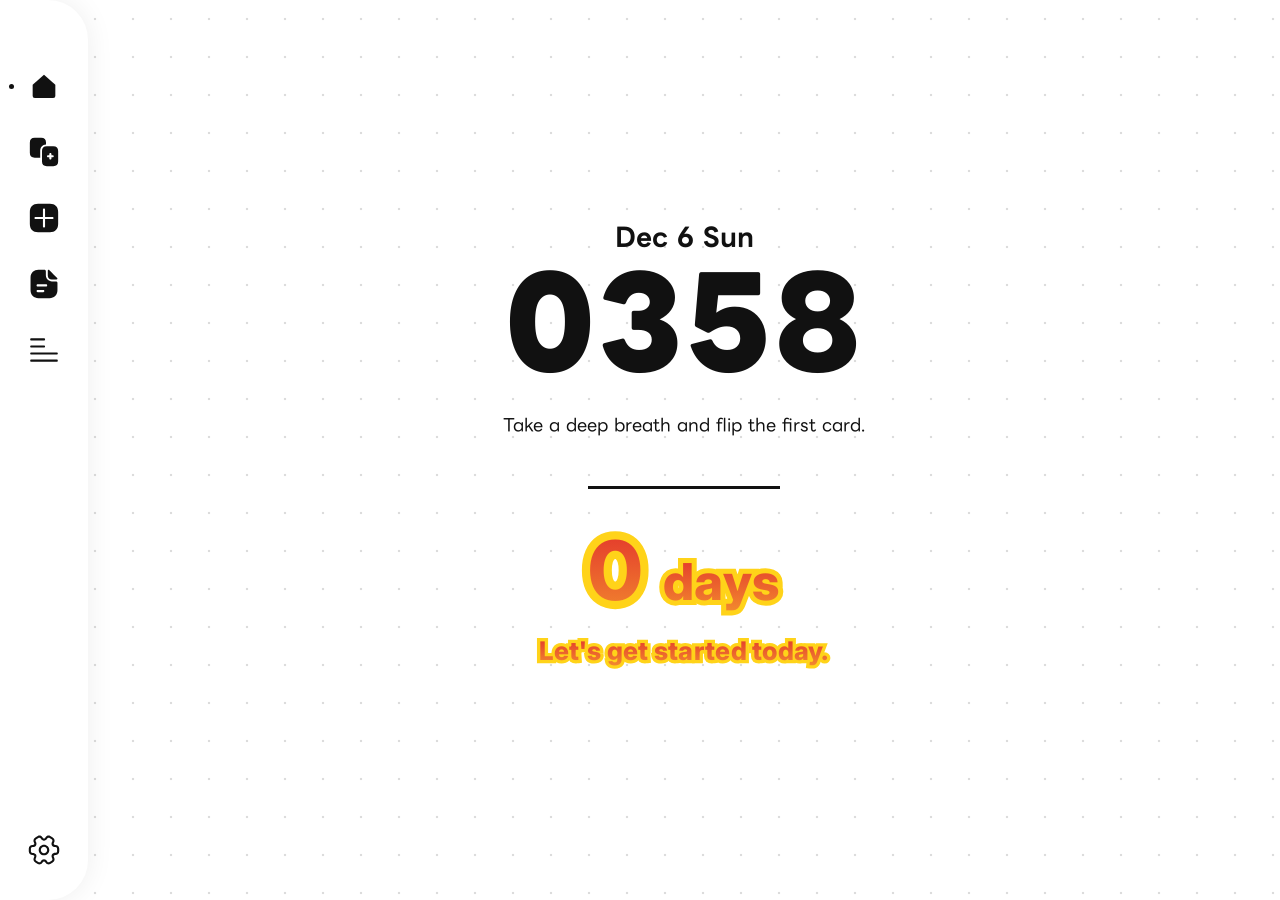
==== commit 415ee4bf: "左のバーのアイコンを支給のロゴに差し替え（Home 以外） Flash-card・Add・Test・List・Settings のアイコンをもらった SVG にした。色はバーの文字色に合わせる  Co" ====
--- a/index.html
+++ b/index.html
@@ -11,14 +11,14 @@
 </head>
 <body>
   <!-- 左のバー。カーソルを置いたまま少し待つ（タッチは長押し）と広がってラベルが出る。
-       アイコンは仮。ロゴのデータが届いたら差し替える -->
+       Home のアイコンは仮（ロゴ待ち） -->
   <nav class="side" id="side">
     <a href="#/home" data-route="home"><svg class="side-icon" viewBox="0 0 24 24" aria-hidden="true"><path d="M4 11.2 12 4l8 7.2V19a1.5 1.5 0 0 1-1.5 1.5H5.5A1.5 1.5 0 0 1 4 19z" fill="currentColor"/></svg><span class="side-label">Home</span></a>
-    <a href="#/flash" data-route="flash"><svg class="side-icon" viewBox="0 0 24 24" aria-hidden="true"><rect x="3" y="3" width="11" height="13" rx="2.5" fill="currentColor"/><rect x="10" y="8" width="11" height="13" rx="2.5" fill="currentColor" stroke="#fff" stroke-width="1.6"/></svg><span class="side-label">Flash-card</span></a>
-    <a href="#/add" data-route="add"><svg class="side-icon" viewBox="0 0 24 24" aria-hidden="true"><path d="M12 5v14M5 12h14" stroke="currentColor" stroke-width="1.8" stroke-linecap="round"/></svg><span class="side-label">Add</span></a>
-    <a href="#/test" data-route="test"><svg class="side-icon" viewBox="0 0 24 24" aria-hidden="true"><path d="M6 3h8l5 5v11.5A1.5 1.5 0 0 1 17.5 21h-11A1.5 1.5 0 0 1 5 19.5v-15A1.5 1.5 0 0 1 6 3z" fill="currentColor"/><path d="M8.5 13h7M8.5 16.5h4.5" stroke="#fff" stroke-width="1.6" stroke-linecap="round"/></svg><span class="side-label">Test</span></a>
-    <a href="#/list" data-route="list"><svg class="side-icon" viewBox="0 0 24 24" aria-hidden="true"><path d="M4 6h7M4 10h11M4 14h16M4 18h16" stroke="currentColor" stroke-width="1.7" stroke-linecap="round"/></svg><span class="side-label">List</span></a>
-    <a href="#/settings" data-route="settings" class="side-bottom"><svg class="side-icon" viewBox="0 0 24 24" aria-hidden="true"><circle cx="12" cy="12" r="3" fill="none" stroke="currentColor" stroke-width="1.7"/><path d="M12 2.8l1.6 2.3 2.7-.6.6 2.7 2.3 1.6-1.3 2.4 1.3 2.4-2.3 1.6-.6 2.7-2.7-.6L12 21.2l-1.6-2.3-2.7.6-.6-2.7-2.3-1.6 1.3-2.4-1.3-2.4 2.3-1.6.6-2.7 2.7.6z" fill="none" stroke="currentColor" stroke-width="1.6" stroke-linejoin="round"/></svg><span class="side-label">Settings</span></a>
+    <a href="#/flash" data-route="flash"><svg class="side-icon" viewBox="0 0 24 24" fill="currentColor" aria-hidden="true"><path d="M13.43 5.43V6.77C10.81 6.98 9.32 8.66 9.32 11.43V16H5.43C3.14 16 2 14.86 2 12.57V5.43C2 3.14 3.14 2 5.43 2H10C12.29 2 13.43 3.14 13.43 5.43Z"/><path d="M18.5701 8H14.0001C11.7101 8 10.5701 9.14 10.5701 11.43V18.57C10.5701 20.86 11.7101 22 14.0001 22H18.5701C20.8601 22 22.0001 20.86 22.0001 18.57V11.43C22.0001 9.14 20.8601 8 18.5701 8ZM18.1301 15.75H17.2501V16.63C17.2501 17.04 16.9101 17.38 16.5001 17.38C16.0901 17.38 15.7501 17.04 15.7501 16.63V15.75H14.8701C14.4601 15.75 14.1201 15.41 14.1201 15C14.1201 14.59 14.4601 14.25 14.8701 14.25H15.7501V13.37C15.7501 12.96 16.0901 12.62 16.5001 12.62C16.9101 12.62 17.2501 12.96 17.2501 13.37V14.25H18.1301C18.5401 14.25 18.8801 14.59 18.8801 15C18.8801 15.41 18.5401 15.75 18.1301 15.75Z"/></svg><span class="side-label">Flash-card</span></a>
+    <a href="#/add" data-route="add"><svg class="side-icon" viewBox="0 0 24 24" fill="currentColor" aria-hidden="true"><path d="M16.19 2H7.81C4.17 2 2 4.17 2 7.81V16.18C2 19.83 4.17 22 7.81 22H16.18C19.82 22 21.99 19.83 21.99 16.19V7.81C22 4.17 19.83 2 16.19 2ZM18 12.75H12.75V18C12.75 18.41 12.41 18.75 12 18.75C11.59 18.75 11.25 18.41 11.25 18V12.75H6C5.59 12.75 5.25 12.41 5.25 12C5.25 11.59 5.59 11.25 6 11.25H11.25V6C11.25 5.59 11.59 5.25 12 5.25C12.41 5.25 12.75 5.59 12.75 6V11.25H18C18.41 11.25 18.75 11.59 18.75 12C18.75 12.41 18.41 12.75 18 12.75Z"/></svg><span class="side-label">Add</span></a>
+    <a href="#/test" data-route="test"><svg class="side-icon" viewBox="0 0 24 24" fill="currentColor" aria-hidden="true"><path d="M15.7999 2.21048C15.3899 1.80048 14.6799 2.08048 14.6799 2.65048V6.14048C14.6799 7.60048 15.9199 8.81048 17.4299 8.81048C18.3799 8.82048 19.6999 8.82048 20.8299 8.82048C21.3999 8.82048 21.6999 8.15048 21.2999 7.75048C19.8599 6.30048 17.2799 3.69048 15.7999 2.21048Z"/><path d="M20.5 10.19H17.61C15.24 10.19 13.31 8.26 13.31 5.89V3C13.31 2.45 12.86 2 12.31 2H8.07C4.99 2 2.5 4 2.5 7.57V16.43C2.5 20 4.99 22 8.07 22H15.93C19.01 22 21.5 20 21.5 16.43V11.19C21.5 10.64 21.05 10.19 20.5 10.19ZM11.5 17.75H7.5C7.09 17.75 6.75 17.41 6.75 17C6.75 16.59 7.09 16.25 7.5 16.25H11.5C11.91 16.25 12.25 16.59 12.25 17C12.25 17.41 11.91 17.75 11.5 17.75ZM13.5 13.75H7.5C7.09 13.75 6.75 13.41 6.75 13C6.75 12.59 7.09 12.25 7.5 12.25H13.5C13.91 12.25 14.25 12.59 14.25 13C14.25 13.41 13.91 13.75 13.5 13.75Z"/></svg><span class="side-label">Test</span></a>
+    <a href="#/list" data-route="list"><svg class="side-icon" viewBox="0 0 24 24" fill="currentColor" aria-hidden="true"><path d="M12 5.25H3C2.59 5.25 2.25 4.91 2.25 4.5C2.25 4.09 2.59 3.75 3 3.75H12C12.41 3.75 12.75 4.09 12.75 4.5C12.75 4.91 12.41 5.25 12 5.25Z"/><path d="M12 10.25H3C2.59 10.25 2.25 9.91 2.25 9.5C2.25 9.09 2.59 8.75 3 8.75H12C12.41 8.75 12.75 9.09 12.75 9.5C12.75 9.91 12.41 10.25 12 10.25Z"/><path d="M21 15.25H3C2.59 15.25 2.25 14.91 2.25 14.5C2.25 14.09 2.59 13.75 3 13.75H21C21.41 13.75 21.75 14.09 21.75 14.5C21.75 14.91 21.41 15.25 21 15.25Z"/><path d="M21 20.25H3C2.59 20.25 2.25 19.91 2.25 19.5C2.25 19.09 2.59 18.75 3 18.75H21C21.41 18.75 21.75 19.09 21.75 19.5C21.75 19.91 21.41 20.25 21 20.25Z"/></svg><span class="side-label">List</span></a>
+    <a href="#/settings" data-route="settings" class="side-bottom"><svg class="side-icon" viewBox="0 0 24 24" fill="currentColor" aria-hidden="true"><path d="M12 15.75C9.93 15.75 8.25 14.07 8.25 12C8.25 9.93 9.93 8.25 12 8.25C14.07 8.25 15.75 9.93 15.75 12C15.75 14.07 14.07 15.75 12 15.75ZM12 9.75C10.76 9.75 9.75 10.76 9.75 12C9.75 13.24 10.76 14.25 12 14.25C13.24 14.25 14.25 13.24 14.25 12C14.25 10.76 13.24 9.75 12 9.75Z"/><path d="M15.21 22.1903C15 22.1903 14.79 22.1603 14.58 22.1103C13.96 21.9403 13.44 21.5503 13.11 21.0003L12.99 20.8003C12.4 19.7803 11.59 19.7803 11 20.8003L10.89 20.9903C10.56 21.5503 10.04 21.9503 9.42 22.1103C8.79 22.2803 8.14 22.1903 7.59 21.8603L5.87 20.8703C5.26 20.5203 4.82 19.9503 4.63 19.2603C4.45 18.5703 4.54 17.8603 4.89 17.2503C5.18 16.7403 5.26 16.2803 5.09 15.9903C4.92 15.7003 4.49 15.5303 3.9 15.5303C2.44 15.5303 1.25 14.3403 1.25 12.8803V11.1203C1.25 9.66029 2.44 8.47029 3.9 8.47029C4.49 8.47029 4.92 8.30029 5.09 8.01029C5.26 7.72029 5.19 7.26029 4.89 6.75029C4.54 6.14029 4.45 5.42029 4.63 4.74029C4.81 4.05029 5.25 3.48029 5.87 3.13029L7.6 2.14029C8.73 1.47029 10.22 1.86029 10.9 3.01029L11.02 3.21029C11.61 4.23029 12.42 4.23029 13.01 3.21029L13.12 3.02029C13.8 1.86029 15.29 1.47029 16.43 2.15029L18.15 3.14029C18.76 3.49029 19.2 4.06029 19.39 4.75029C19.57 5.44029 19.48 6.15029 19.13 6.76029C18.84 7.27029 18.76 7.73029 18.93 8.02029C19.1 8.31029 19.53 8.48029 20.12 8.48029C21.58 8.48029 22.77 9.67029 22.77 11.1303V12.8903C22.77 14.3503 21.58 15.5403 20.12 15.5403C19.53 15.5403 19.1 15.7103 18.93 16.0003C18.76 16.2903 18.83 16.7503 19.13 17.2603C19.48 17.8703 19.58 18.5903 19.39 19.2703C19.21 19.9603 18.77 20.5303 18.15 20.8803L16.42 21.8703C16.04 22.0803 15.63 22.1903 15.21 22.1903ZM12 18.4903C12.89 18.4903 13.72 19.0503 14.29 20.0403L14.4 20.2303C14.52 20.4403 14.72 20.5903 14.96 20.6503C15.2 20.7103 15.44 20.6803 15.64 20.5603L17.37 19.5603C17.63 19.4103 17.83 19.1603 17.91 18.8603C17.99 18.5603 17.95 18.2503 17.8 17.9903C17.23 17.0103 17.16 16.0003 17.6 15.2303C18.04 14.4603 18.95 14.0203 20.09 14.0203C20.73 14.0203 21.24 13.5103 21.24 12.8703V11.1103C21.24 10.4803 20.73 9.96029 20.09 9.96029C18.95 9.96029 18.04 9.52029 17.6 8.75029C17.16 7.98029 17.23 6.97029 17.8 5.99029C17.95 5.73029 17.99 5.42029 17.91 5.12029C17.83 4.82029 17.64 4.58029 17.38 4.42029L15.65 3.43029C15.22 3.17029 14.65 3.32029 14.39 3.76029L14.28 3.95029C13.71 4.94029 12.88 5.50029 11.99 5.50029C11.1 5.50029 10.27 4.94029 9.7 3.95029L9.59 3.75029C9.34 3.33029 8.78 3.18029 8.35 3.43029L6.62 4.43029C6.36 4.58029 6.16 4.83029 6.08 5.13029C6 5.43029 6.04 5.74029 6.19 6.00029C6.76 6.98029 6.83 7.99029 6.39 8.76029C5.95 9.53029 5.04 9.97029 3.9 9.97029C3.26 9.97029 2.75 10.4803 2.75 11.1203V12.8803C2.75 13.5103 3.26 14.0303 3.9 14.0303C5.04 14.0303 5.95 14.4703 6.39 15.2403C6.83 16.0103 6.76 17.0203 6.19 18.0003C6.04 18.2603 6 18.5703 6.08 18.8703C6.16 19.1703 6.35 19.4103 6.61 19.5703L8.34 20.5603C8.55 20.6903 8.8 20.7203 9.03 20.6603C9.27 20.6003 9.47 20.4403 9.6 20.2303L9.71 20.0403C10.28 19.0603 11.11 18.4903 12 18.4903Z"/></svg><span class="side-label">Settings</span></a>
   </nav>
 
   <!-- ホーム -->
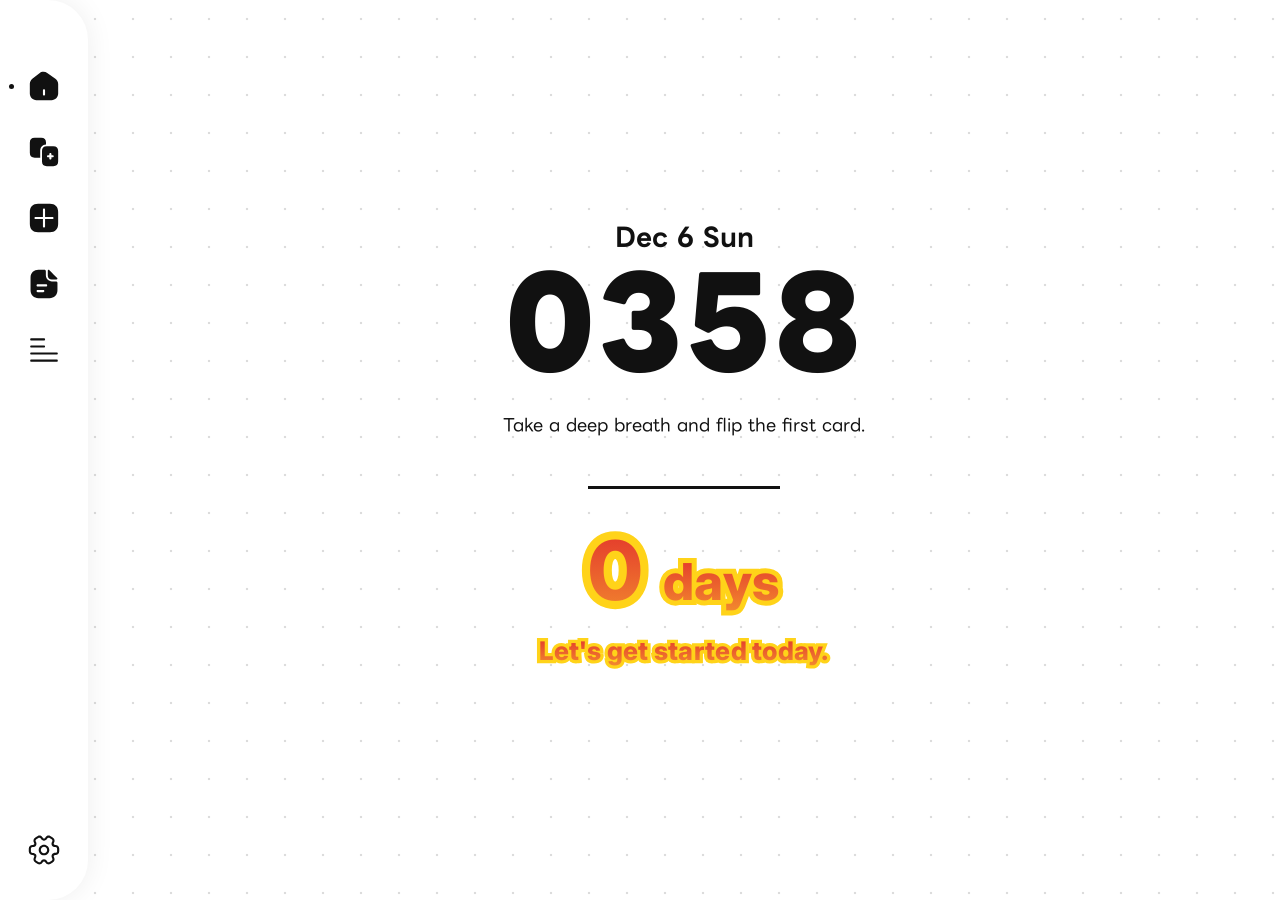
==== commit d8ca01de: "左のバーの Home アイコンを支給のロゴに差し替え Co-Authored-By: Claude Opus 5.5 <noreply@anthropic.com> Claude-Session: h" ====
--- a/index.html
+++ b/index.html
@@ -10,10 +10,9 @@
   <link rel="stylesheet" href="css/style.css">
 </head>
 <body>
-  <!-- 左のバー。カーソルを置いたまま少し待つ（タッチは長押し）と広がってラベルが出る。
-       Home のアイコンは仮（ロゴ待ち） -->
+  <!-- 左のバー。カーソルを置いたまま少し待つ（タッチは長押し）と広がってラベルが出る -->
   <nav class="side" id="side">
-    <a href="#/home" data-route="home"><svg class="side-icon" viewBox="0 0 24 24" aria-hidden="true"><path d="M4 11.2 12 4l8 7.2V19a1.5 1.5 0 0 1-1.5 1.5H5.5A1.5 1.5 0 0 1 4 19z" fill="currentColor"/></svg><span class="side-label">Home</span></a>
+    <a href="#/home" data-route="home"><svg class="side-icon" viewBox="0 0 24 24" fill="currentColor" aria-hidden="true"><path d="M20.04 6.81969L14.28 2.78969C12.71 1.68969 10.3 1.74969 8.78999 2.91969L3.77999 6.82969C2.77999 7.60969 1.98999 9.20969 1.98999 10.4697V17.3697C1.98999 19.9197 4.05999 21.9997 6.60999 21.9997H17.39C19.94 21.9997 22.01 19.9297 22.01 17.3797V10.5997C22.01 9.24969 21.14 7.58969 20.04 6.81969ZM12.75 17.9997C12.75 18.4097 12.41 18.7497 12 18.7497C11.59 18.7497 11.25 18.4097 11.25 17.9997V14.9997C11.25 14.5897 11.59 14.2497 12 14.2497C12.41 14.2497 12.75 14.5897 12.75 14.9997V17.9997Z"/></svg><span class="side-label">Home</span></a>
     <a href="#/flash" data-route="flash"><svg class="side-icon" viewBox="0 0 24 24" fill="currentColor" aria-hidden="true"><path d="M13.43 5.43V6.77C10.81 6.98 9.32 8.66 9.32 11.43V16H5.43C3.14 16 2 14.86 2 12.57V5.43C2 3.14 3.14 2 5.43 2H10C12.29 2 13.43 3.14 13.43 5.43Z"/><path d="M18.5701 8H14.0001C11.7101 8 10.5701 9.14 10.5701 11.43V18.57C10.5701 20.86 11.7101 22 14.0001 22H18.5701C20.8601 22 22.0001 20.86 22.0001 18.57V11.43C22.0001 9.14 20.8601 8 18.5701 8ZM18.1301 15.75H17.2501V16.63C17.2501 17.04 16.9101 17.38 16.5001 17.38C16.0901 17.38 15.7501 17.04 15.7501 16.63V15.75H14.8701C14.4601 15.75 14.1201 15.41 14.1201 15C14.1201 14.59 14.4601 14.25 14.8701 14.25H15.7501V13.37C15.7501 12.96 16.0901 12.62 16.5001 12.62C16.9101 12.62 17.2501 12.96 17.2501 13.37V14.25H18.1301C18.5401 14.25 18.8801 14.59 18.8801 15C18.8801 15.41 18.5401 15.75 18.1301 15.75Z"/></svg><span class="side-label">Flash-card</span></a>
     <a href="#/add" data-route="add"><svg class="side-icon" viewBox="0 0 24 24" fill="currentColor" aria-hidden="true"><path d="M16.19 2H7.81C4.17 2 2 4.17 2 7.81V16.18C2 19.83 4.17 22 7.81 22H16.18C19.82 22 21.99 19.83 21.99 16.19V7.81C22 4.17 19.83 2 16.19 2ZM18 12.75H12.75V18C12.75 18.41 12.41 18.75 12 18.75C11.59 18.75 11.25 18.41 11.25 18V12.75H6C5.59 12.75 5.25 12.41 5.25 12C5.25 11.59 5.59 11.25 6 11.25H11.25V6C11.25 5.59 11.59 5.25 12 5.25C12.41 5.25 12.75 5.59 12.75 6V11.25H18C18.41 11.25 18.75 11.59 18.75 12C18.75 12.41 18.41 12.75 18 12.75Z"/></svg><span class="side-label">Add</span></a>
     <a href="#/test" data-route="test"><svg class="side-icon" viewBox="0 0 24 24" fill="currentColor" aria-hidden="true"><path d="M15.7999 2.21048C15.3899 1.80048 14.6799 2.08048 14.6799 2.65048V6.14048C14.6799 7.60048 15.9199 8.81048 17.4299 8.81048C18.3799 8.82048 19.6999 8.82048 20.8299 8.82048C21.3999 8.82048 21.6999 8.15048 21.2999 7.75048C19.8599 6.30048 17.2799 3.69048 15.7999 2.21048Z"/><path d="M20.5 10.19H17.61C15.24 10.19 13.31 8.26 13.31 5.89V3C13.31 2.45 12.86 2 12.31 2H8.07C4.99 2 2.5 4 2.5 7.57V16.43C2.5 20 4.99 22 8.07 22H15.93C19.01 22 21.5 20 21.5 16.43V11.19C21.5 10.64 21.05 10.19 20.5 10.19ZM11.5 17.75H7.5C7.09 17.75 6.75 17.41 6.75 17C6.75 16.59 7.09 16.25 7.5 16.25H11.5C11.91 16.25 12.25 16.59 12.25 17C12.25 17.41 11.91 17.75 11.5 17.75ZM13.5 13.75H7.5C7.09 13.75 6.75 13.41 6.75 13C6.75 12.59 7.09 12.25 7.5 12.25H13.5C13.91 12.25 14.25 12.59 14.25 13C14.25 13.41 13.91 13.75 13.5 13.75Z"/></svg><span class="side-label">Test</span></a>
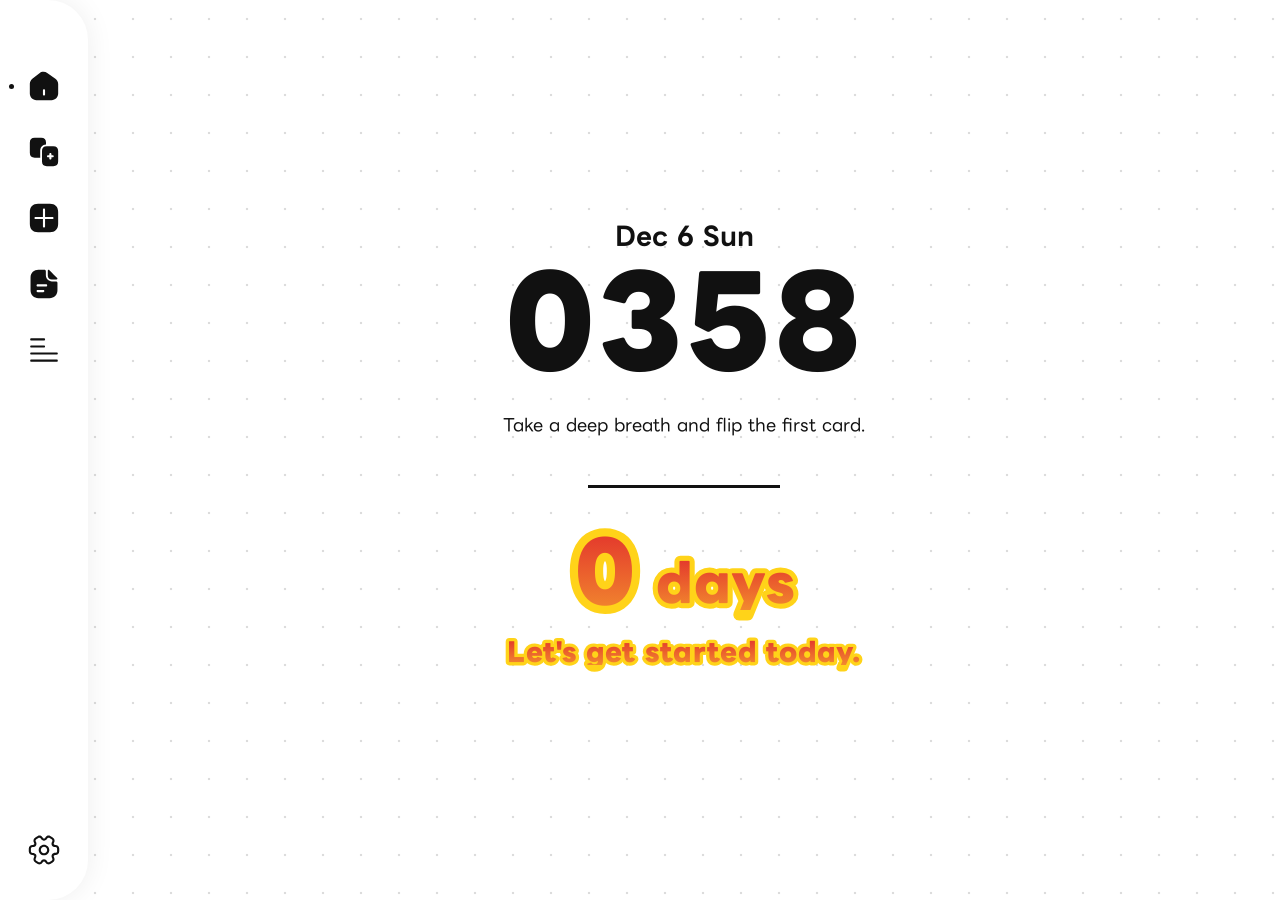
==== commit 5382a03f: "PWA にして、アプリとしてインストール・オフライン起動できるようにする - manifest.webmanifest：名前・アイコン・単独ウィンドウ表示・起動画面（#/home） - sw.js：同" ====
--- a/index.html
+++ b/index.html
@@ -4,6 +4,12 @@
   <meta charset="utf-8">
   <meta name="viewport" content="width=device-width, initial-scale=1">
   <title>デイリーフラッシュ</title>
+  <link rel="manifest" href="manifest.webmanifest">
+  <meta name="theme-color" content="#ffffff">
+  <link rel="icon" href="icons/icon.svg" type="image/svg+xml">
+  <link rel="apple-touch-icon" href="icons/apple-touch-icon.png">
+  <meta name="apple-mobile-web-app-capable" content="yes">
+  <meta name="apple-mobile-web-app-title" content="デイリーフラッシュ">
   <link rel="preconnect" href="https://fonts.googleapis.com">
   <link rel="preconnect" href="https://fonts.gstatic.com" crossorigin>
   <link rel="stylesheet" href="https://fonts.googleapis.com/css2?family=Inter:wght@400;700&family=LINE+Seed+JP:wght@400;700&family=Noto+Sans:wght@400&family=Noto+Sans+JP:wght@400;700&display=swap">
@@ -256,5 +262,9 @@
   <script src="js/summary.js"></script>
   <script src="js/home.js"></script>
   <script src="js/app.js"></script>
+  <script>
+    // アプリとしてインストールでき、オフラインでも開けるようにする
+    if ("serviceWorker" in navigator) navigator.serviceWorker.register("sw.js").catch(() => {});
+  </script>
 </body>
 </html>
--- a/css/style.css
+++ b/css/style.css
@@ -589,7 +589,7 @@
 /* 連続記録：赤→オレンジのグラデーション文字に、太い黄色のフチ */
 .home-streak { font-size: clamp(56px, 6.4vw, 120px); line-height: 1; }
 .home-streak-msg { font-size: clamp(18px, 2vw, 36px); margin-top: .9em !important; }
-.pop { position: relative; display: inline-block; font-family: var(--font-en); font-weight: 800; letter-spacing: .01em; }
+.pop { position: relative; display: inline-block; font-family: var(--font-futura); font-weight: 800; letter-spacing: .01em; }
 .pop-unit { font-size: .62em; }
 .pop::before {
   content: attr(data-text); position: absolute; left: 0; top: 0;
